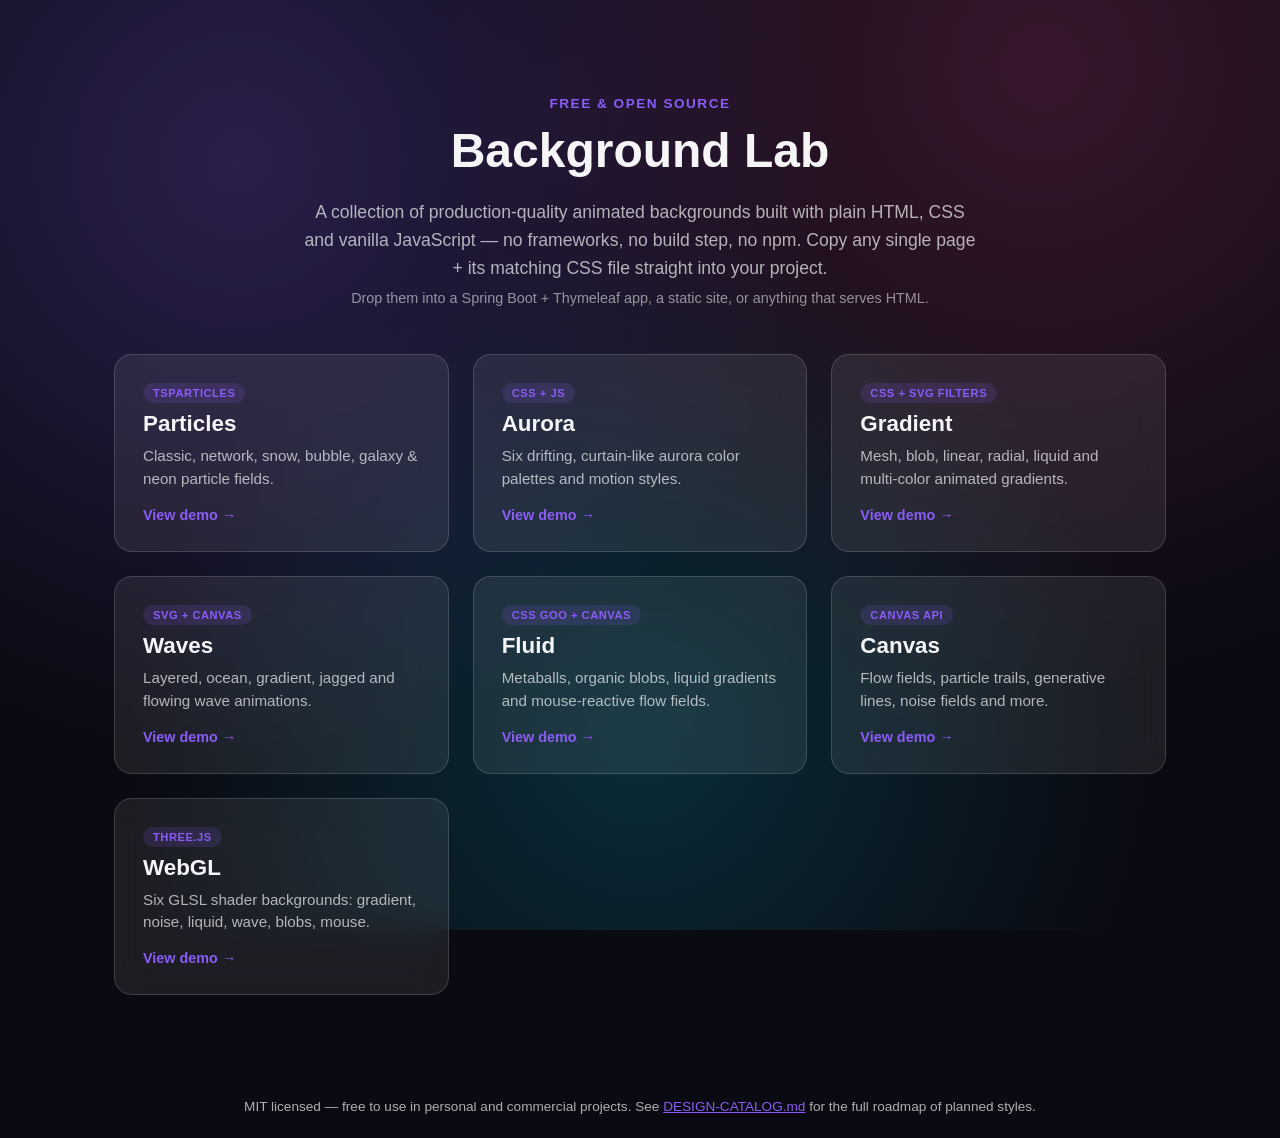
==== index.html @ 944f96b3 "feat: initial Background Lab showcase (7 pages, 42 styles)" ====
<!DOCTYPE html>
<html lang="en">

<head>
  <meta charset="UTF-8" />
  <meta name="viewport" content="width=device-width, initial-scale=1.0" />
  <title>Background Lab — Animated Background Showcase</title>
  <meta name="description" content="A vanilla HTML/CSS/JS showcase of animated background techniques: particles, aurora, gradients, waves, fluid, canvas and WebGL." />
  <link rel="stylesheet" href="index.css" />
</head>

<body>

  <div id="background"></div>
  <div id="cursorSpotlight"></div>

  <header class="hero">
    <p class="eyebrow">Free &amp; Open Source</p>
    <h1>Background Lab</h1>
    <p class="lead">
      A collection of production-quality animated backgrounds built with plain HTML, CSS and vanilla JavaScript —
      no frameworks, no build step, no npm. Copy any single page + its matching CSS file straight into your project.
    </p>
    <p class="lead-small">Drop them into a Spring Boot + Thymeleaf app, a static site, or anything that serves HTML.</p>
  </header>

  <main class="grid">

    <a class="tile" href="01-particles.html">
      <span class="tile-badge">tsParticles</span>
      <h2>Particles</h2>
      <p>Classic, network, snow, bubble, galaxy &amp; neon particle fields.</p>
      <span class="tile-cta">View demo →</span>
    </a>

    <a class="tile" href="02-aurora.html">
      <span class="tile-badge">CSS + JS</span>
      <h2>Aurora</h2>
      <p>Six drifting, curtain-like aurora color palettes and motion styles.</p>
      <span class="tile-cta">View demo →</span>
    </a>

    <a class="tile" href="03-gradient.html">
      <span class="tile-badge">CSS + SVG filters</span>
      <h2>Gradient</h2>
      <p>Mesh, blob, linear, radial, liquid and multi-color animated gradients.</p>
      <span class="tile-cta">View demo →</span>
    </a>

    <a class="tile" href="04-waves.html">
      <span class="tile-badge">SVG + Canvas</span>
      <h2>Waves</h2>
      <p>Layered, ocean, gradient, jagged and flowing wave animations.</p>
      <span class="tile-cta">View demo →</span>
    </a>

    <a class="tile" href="05-fluid.html">
      <span class="tile-badge">CSS Goo + Canvas</span>
      <h2>Fluid</h2>
      <p>Metaballs, organic blobs, liquid gradients and mouse-reactive flow fields.</p>
      <span class="tile-cta">View demo →</span>
    </a>

    <a class="tile" href="06-canvas.html">
      <span class="tile-badge">Canvas API</span>
      <h2>Canvas</h2>
      <p>Flow fields, particle trails, generative lines, noise fields and more.</p>
      <span class="tile-cta">View demo →</span>
    </a>

    <a class="tile" href="07-webgl.html">
      <span class="tile-badge">Three.js</span>
      <h2>WebGL</h2>
      <p>Six GLSL shader backgrounds: gradient, noise, liquid, wave, blobs, mouse.</p>
      <span class="tile-cta">View demo →</span>
    </a>

  </main>

  <footer class="footer">
    <p>MIT licensed — free to use in personal and commercial projects. See <a href="DESIGN-CATALOG.md">DESIGN-CATALOG.md</a> for the full roadmap of planned styles.</p>
  </footer>

  <script>
    const reducedMotion = window.matchMedia('(prefers-reduced-motion: reduce)').matches;
    const spotlightEl = document.getElementById('cursorSpotlight');
    window.addEventListener('mousemove', (e) => {
      spotlightEl.style.setProperty('--spot-x', `${e.clientX}px`);
      spotlightEl.style.setProperty('--spot-y', `${e.clientY}px`);
      spotlightEl.classList.add('visible');
    });
    window.addEventListener('mouseleave', () => spotlightEl.classList.remove('visible'));

    const bgEl = document.getElementById('background');
    let mouseX = window.innerWidth / 2, mouseY = window.innerHeight / 2;
    let parX = 0, parY = 0, parallaxRAF = null;
    window.addEventListener('mousemove', (e) => { mouseX = e.clientX; mouseY = e.clientY; });
    function parallaxLoop() {
      const tx = (mouseX / window.innerWidth - 0.5) * -20;
      const ty = (mouseY / window.innerHeight - 0.5) * -20;
      parX += (tx - parX) * 0.06;
      parY += (ty - parY) * 0.06;
      bgEl.style.transform = `translate(${parX.toFixed(2)}px, ${parY.toFixed(2)}px)`;
      parallaxRAF = requestAnimationFrame(parallaxLoop);
    }
    if (!reducedMotion) parallaxRAF = requestAnimationFrame(parallaxLoop);
  </script>
</body>

</html>
---- index.css ----
:root {
  --bg-dark: #0a0a12;
  --glass-bg: rgba(255, 255, 255, 0.08);
  --glass-border: rgba(255, 255, 255, 0.15);
  --text-primary: #f5f5f7;
  --text-secondary: rgba(245, 245, 247, 0.7);
  --accent: #8b5cf6;
}

* {
  margin: 0;
  padding: 0;
  box-sizing: border-box;
}

html,
body {
  min-height: 100%;
  font-family: 'Segoe UI', -apple-system, BlinkMacSystemFont, Roboto, Helvetica, Arial, sans-serif;
  background: var(--bg-dark);
  color: var(--text-primary);
}

#background {
  position: fixed;
  inset: -30px;
  z-index: 0;
  overflow: hidden;
  background:
    radial-gradient(circle at 20% 20%, rgba(139, 92, 246, 0.25), transparent 45%),
    radial-gradient(circle at 80% 10%, rgba(236, 72, 153, 0.2), transparent 45%),
    radial-gradient(circle at 50% 80%, rgba(6, 182, 212, 0.2), transparent 50%),
    var(--bg-dark);
}

#cursorSpotlight {
  position: fixed;
  inset: -30px;
  z-index: 1;
  pointer-events: none;
  background: radial-gradient(circle 320px at var(--spot-x, 50%) var(--spot-y, 50%), rgba(255, 255, 255, 0.12), transparent 70%);
  mix-blend-mode: screen;
  opacity: 0;
  transition: opacity 0.4s ease;
}

#cursorSpotlight.visible {
  opacity: 1;
}

.hero {
  position: relative;
  z-index: 10;
  text-align: center;
  padding: 96px 24px 48px;
  max-width: 720px;
  margin: 0 auto;
}

.eyebrow {
  color: var(--accent);
  font-size: 0.85rem;
  font-weight: 700;
  letter-spacing: 1.5px;
  text-transform: uppercase;
  margin-bottom: 12px;
}

.hero h1 {
  font-size: 3rem;
  font-weight: 800;
  margin-bottom: 20px;
}

.lead {
  color: var(--text-secondary);
  font-size: 1.1rem;
  line-height: 1.6;
  margin-bottom: 8px;
}

.lead-small {
  color: var(--text-secondary);
  font-size: 0.9rem;
  opacity: 0.8;
}

.grid {
  position: relative;
  z-index: 10;
  display: grid;
  grid-template-columns: repeat(auto-fit, minmax(260px, 1fr));
  gap: 24px;
  max-width: 1100px;
  margin: 0 auto;
  padding: 0 24px 80px;
}

.tile {
  display: flex;
  flex-direction: column;
  align-items: flex-start;
  gap: 8px;
  background: var(--glass-bg);
  border: 1px solid var(--glass-border);
  backdrop-filter: blur(16px);
  -webkit-backdrop-filter: blur(16px);
  border-radius: 18px;
  padding: 28px;
  text-decoration: none;
  color: var(--text-primary);
  transition: transform 0.25s ease, border-color 0.25s ease, background 0.25s ease;
}

.tile:hover {
  transform: translateY(-6px);
  border-color: rgba(139, 92, 246, 0.5);
  background: rgba(255, 255, 255, 0.1);
}

.tile-badge {
  font-size: 0.7rem;
  font-weight: 700;
  letter-spacing: 0.5px;
  text-transform: uppercase;
  color: var(--accent);
  background: rgba(139, 92, 246, 0.15);
  padding: 4px 10px;
  border-radius: 999px;
}

.tile h2 {
  font-size: 1.4rem;
  font-weight: 700;
}

.tile p {
  color: var(--text-secondary);
  font-size: 0.95rem;
  line-height: 1.5;
}

.tile-cta {
  margin-top: 8px;
  font-size: 0.9rem;
  font-weight: 600;
  color: var(--accent);
}

.footer {
  position: relative;
  z-index: 10;
  text-align: center;
  padding: 24px;
  color: var(--text-secondary);
  font-size: 0.85rem;
}

.footer a {
  color: var(--accent);
}

@media (prefers-reduced-motion: reduce) {
  * {
    animation-duration: 0.001ms !important;
    animation-iteration-count: 1 !important;
    transition-duration: 0.001ms !important;
  }
}
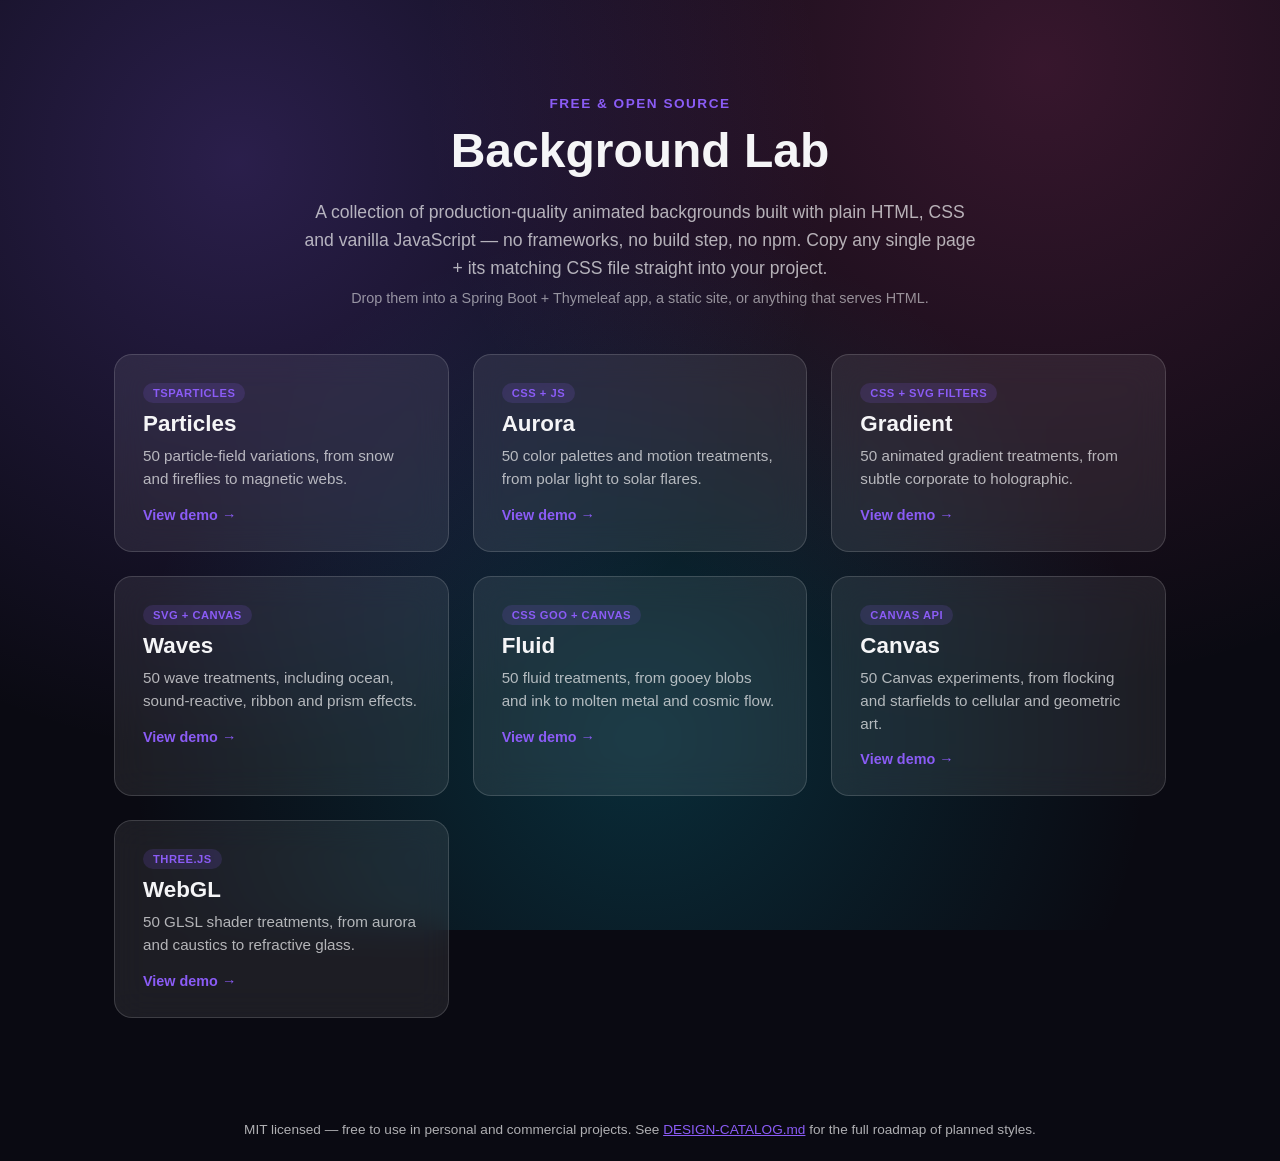
==== commit 519a964a: "feat(webgl): complete 50 shader variations and catalog" ====
--- a/index.html
+++ b/index.html
@@ -2,109 +2,113 @@
 <html lang="en">
 
 <head>
-  <meta charset="UTF-8" />
-  <meta name="viewport" content="width=device-width, initial-scale=1.0" />
-  <title>Background Lab — Animated Background Showcase</title>
-  <meta name="description" content="A vanilla HTML/CSS/JS showcase of animated background techniques: particles, aurora, gradients, waves, fluid, canvas and WebGL." />
-  <link rel="stylesheet" href="index.css" />
+    <meta charset="UTF-8" />
+    <meta name="viewport" content="width=device-width, initial-scale=1.0" />
+    <title>Background Lab — Animated Background Showcase</title>
+    <meta name="description"
+        content="A vanilla HTML/CSS/JS showcase of animated background techniques: particles, aurora, gradients, waves, fluid, canvas and WebGL." />
+    <link rel="stylesheet" href="index.css" />
 </head>
 
 <body>
 
-  <div id="background"></div>
-  <div id="cursorSpotlight"></div>
+    <div id="background"></div>
+    <div id="cursorSpotlight"></div>
 
-  <header class="hero">
-    <p class="eyebrow">Free &amp; Open Source</p>
-    <h1>Background Lab</h1>
-    <p class="lead">
-      A collection of production-quality animated backgrounds built with plain HTML, CSS and vanilla JavaScript —
-      no frameworks, no build step, no npm. Copy any single page + its matching CSS file straight into your project.
-    </p>
-    <p class="lead-small">Drop them into a Spring Boot + Thymeleaf app, a static site, or anything that serves HTML.</p>
-  </header>
+    <header class="hero">
+        <p class="eyebrow">Free &amp; Open Source</p>
+        <h1>Background Lab</h1>
+        <p class="lead">
+            A collection of production-quality animated backgrounds built with plain HTML, CSS and vanilla JavaScript —
+            no frameworks, no build step, no npm. Copy any single page + its matching CSS file straight into your
+            project.
+        </p>
+        <p class="lead-small">Drop them into a Spring Boot + Thymeleaf app, a static site, or anything that serves HTML.
+        </p>
+    </header>
 
-  <main class="grid">
+    <main class="grid">
 
-    <a class="tile" href="01-particles.html">
-      <span class="tile-badge">tsParticles</span>
-      <h2>Particles</h2>
-      <p>Classic, network, snow, bubble, galaxy &amp; neon particle fields.</p>
-      <span class="tile-cta">View demo →</span>
-    </a>
+        <a class="tile" href="01-particles.html">
+            <span class="tile-badge">tsParticles</span>
+            <h2>Particles</h2>
+            <p>50 particle-field variations, from snow and fireflies to magnetic webs.</p>
+            <span class="tile-cta">View demo →</span>
+        </a>
 
-    <a class="tile" href="02-aurora.html">
-      <span class="tile-badge">CSS + JS</span>
-      <h2>Aurora</h2>
-      <p>Six drifting, curtain-like aurora color palettes and motion styles.</p>
-      <span class="tile-cta">View demo →</span>
-    </a>
+        <a class="tile" href="02-aurora.html">
+            <span class="tile-badge">CSS + JS</span>
+            <h2>Aurora</h2>
+            <p>50 color palettes and motion treatments, from polar light to solar flares.</p>
+            <span class="tile-cta">View demo →</span>
+        </a>
 
-    <a class="tile" href="03-gradient.html">
-      <span class="tile-badge">CSS + SVG filters</span>
-      <h2>Gradient</h2>
-      <p>Mesh, blob, linear, radial, liquid and multi-color animated gradients.</p>
-      <span class="tile-cta">View demo →</span>
-    </a>
+        <a class="tile" href="03-gradient.html">
+            <span class="tile-badge">CSS + SVG filters</span>
+            <h2>Gradient</h2>
+            <p>50 animated gradient treatments, from subtle corporate to holographic.</p>
+            <span class="tile-cta">View demo →</span>
+        </a>
 
-    <a class="tile" href="04-waves.html">
-      <span class="tile-badge">SVG + Canvas</span>
-      <h2>Waves</h2>
-      <p>Layered, ocean, gradient, jagged and flowing wave animations.</p>
-      <span class="tile-cta">View demo →</span>
-    </a>
+        <a class="tile" href="04-waves.html">
+            <span class="tile-badge">SVG + Canvas</span>
+            <h2>Waves</h2>
+            <p>50 wave treatments, including ocean, sound-reactive, ribbon and prism effects.</p>
+            <span class="tile-cta">View demo →</span>
+        </a>
 
-    <a class="tile" href="05-fluid.html">
-      <span class="tile-badge">CSS Goo + Canvas</span>
-      <h2>Fluid</h2>
-      <p>Metaballs, organic blobs, liquid gradients and mouse-reactive flow fields.</p>
-      <span class="tile-cta">View demo →</span>
-    </a>
+        <a class="tile" href="05-fluid.html">
+            <span class="tile-badge">CSS Goo + Canvas</span>
+            <h2>Fluid</h2>
+            <p>50 fluid treatments, from gooey blobs and ink to molten metal and cosmic flow.</p>
+            <span class="tile-cta">View demo →</span>
+        </a>
 
-    <a class="tile" href="06-canvas.html">
-      <span class="tile-badge">Canvas API</span>
-      <h2>Canvas</h2>
-      <p>Flow fields, particle trails, generative lines, noise fields and more.</p>
-      <span class="tile-cta">View demo →</span>
-    </a>
+        <a class="tile" href="06-canvas.html">
+            <span class="tile-badge">Canvas API</span>
+            <h2>Canvas</h2>
+            <p>50 Canvas experiments, from flocking and starfields to cellular and geometric art.</p>
+            <span class="tile-cta">View demo →</span>
+        </a>
 
-    <a class="tile" href="07-webgl.html">
-      <span class="tile-badge">Three.js</span>
-      <h2>WebGL</h2>
-      <p>Six GLSL shader backgrounds: gradient, noise, liquid, wave, blobs, mouse.</p>
-      <span class="tile-cta">View demo →</span>
-    </a>
+        <a class="tile" href="07-webgl.html">
+            <span class="tile-badge">Three.js</span>
+            <h2>WebGL</h2>
+            <p>50 GLSL shader treatments, from aurora and caustics to refractive glass.</p>
+            <span class="tile-cta">View demo →</span>
+        </a>
 
-  </main>
+    </main>
 
-  <footer class="footer">
-    <p>MIT licensed — free to use in personal and commercial projects. See <a href="DESIGN-CATALOG.md">DESIGN-CATALOG.md</a> for the full roadmap of planned styles.</p>
-  </footer>
+    <footer class="footer">
+        <p>MIT licensed — free to use in personal and commercial projects. See <a
+                href="DESIGN-CATALOG.md">DESIGN-CATALOG.md</a> for the full roadmap of planned styles.</p>
+    </footer>
 
-  <script>
-    const reducedMotion = window.matchMedia('(prefers-reduced-motion: reduce)').matches;
-    const spotlightEl = document.getElementById('cursorSpotlight');
-    window.addEventListener('mousemove', (e) => {
-      spotlightEl.style.setProperty('--spot-x', `${e.clientX}px`);
-      spotlightEl.style.setProperty('--spot-y', `${e.clientY}px`);
-      spotlightEl.classList.add('visible');
-    });
-    window.addEventListener('mouseleave', () => spotlightEl.classList.remove('visible'));
+    <script>
+        const reducedMotion = window.matchMedia('(prefers-reduced-motion: reduce)').matches;
+        const spotlightEl = document.getElementById('cursorSpotlight');
+        window.addEventListener('mousemove', (e) => {
+            spotlightEl.style.setProperty('--spot-x', `${e.clientX}px`);
+            spotlightEl.style.setProperty('--spot-y', `${e.clientY}px`);
+            spotlightEl.classList.add('visible');
+        });
+        window.addEventListener('mouseleave', () => spotlightEl.classList.remove('visible'));
 
-    const bgEl = document.getElementById('background');
-    let mouseX = window.innerWidth / 2, mouseY = window.innerHeight / 2;
-    let parX = 0, parY = 0, parallaxRAF = null;
-    window.addEventListener('mousemove', (e) => { mouseX = e.clientX; mouseY = e.clientY; });
-    function parallaxLoop() {
-      const tx = (mouseX / window.innerWidth - 0.5) * -20;
-      const ty = (mouseY / window.innerHeight - 0.5) * -20;
-      parX += (tx - parX) * 0.06;
-      parY += (ty - parY) * 0.06;
-      bgEl.style.transform = `translate(${parX.toFixed(2)}px, ${parY.toFixed(2)}px)`;
-      parallaxRAF = requestAnimationFrame(parallaxLoop);
-    }
-    if (!reducedMotion) parallaxRAF = requestAnimationFrame(parallaxLoop);
-  </script>
+        const bgEl = document.getElementById('background');
+        let mouseX = window.innerWidth / 2, mouseY = window.innerHeight / 2;
+        let parX = 0, parY = 0, parallaxRAF = null;
+        window.addEventListener('mousemove', (e) => { mouseX = e.clientX; mouseY = e.clientY; });
+        function parallaxLoop () {
+            const tx = (mouseX / window.innerWidth - 0.5) * -20;
+            const ty = (mouseY / window.innerHeight - 0.5) * -20;
+            parX += (tx - parX) * 0.06;
+            parY += (ty - parY) * 0.06;
+            bgEl.style.transform = `translate(${parX.toFixed(2)}px, ${parY.toFixed(2)}px)`;
+            parallaxRAF = requestAnimationFrame(parallaxLoop);
+        }
+        if (!reducedMotion) parallaxRAF = requestAnimationFrame(parallaxLoop);
+    </script>
 </body>
 
-</html>
+</html>
--- a/index.css
+++ b/index.css
@@ -1,169 +1,169 @@
 :root {
-  --bg-dark: #0a0a12;
-  --glass-bg: rgba(255, 255, 255, 0.08);
-  --glass-border: rgba(255, 255, 255, 0.15);
-  --text-primary: #f5f5f7;
-  --text-secondary: rgba(245, 245, 247, 0.7);
-  --accent: #8b5cf6;
+    --bg-dark: #0a0a12;
+    --glass-bg: rgba(255, 255, 255, 0.08);
+    --glass-border: rgba(255, 255, 255, 0.15);
+    --text-primary: #f5f5f7;
+    --text-secondary: rgba(245, 245, 247, 0.7);
+    --accent: #8b5cf6;
 }
 
 * {
-  margin: 0;
-  padding: 0;
-  box-sizing: border-box;
+    margin: 0;
+    padding: 0;
+    box-sizing: border-box;
 }
 
 html,
 body {
-  min-height: 100%;
-  font-family: 'Segoe UI', -apple-system, BlinkMacSystemFont, Roboto, Helvetica, Arial, sans-serif;
-  background: var(--bg-dark);
-  color: var(--text-primary);
+    min-height: 100%;
+    font-family: 'Segoe UI', -apple-system, BlinkMacSystemFont, Roboto, Helvetica, Arial, sans-serif;
+    background: var(--bg-dark);
+    color: var(--text-primary);
 }
 
 #background {
-  position: fixed;
-  inset: -30px;
-  z-index: 0;
-  overflow: hidden;
-  background:
-    radial-gradient(circle at 20% 20%, rgba(139, 92, 246, 0.25), transparent 45%),
-    radial-gradient(circle at 80% 10%, rgba(236, 72, 153, 0.2), transparent 45%),
-    radial-gradient(circle at 50% 80%, rgba(6, 182, 212, 0.2), transparent 50%),
-    var(--bg-dark);
+    position: fixed;
+    inset: -30px;
+    z-index: 0;
+    overflow: hidden;
+    background:
+        radial-gradient(circle at 20% 20%, rgba(139, 92, 246, 0.25), transparent 45%),
+        radial-gradient(circle at 80% 10%, rgba(236, 72, 153, 0.2), transparent 45%),
+        radial-gradient(circle at 50% 80%, rgba(6, 182, 212, 0.2), transparent 50%),
+        var(--bg-dark);
 }
 
 #cursorSpotlight {
-  position: fixed;
-  inset: -30px;
-  z-index: 1;
-  pointer-events: none;
-  background: radial-gradient(circle 320px at var(--spot-x, 50%) var(--spot-y, 50%), rgba(255, 255, 255, 0.12), transparent 70%);
-  mix-blend-mode: screen;
-  opacity: 0;
-  transition: opacity 0.4s ease;
+    position: fixed;
+    inset: -30px;
+    z-index: 1;
+    pointer-events: none;
+    background: radial-gradient(circle 320px at var(--spot-x, 50%) var(--spot-y, 50%), rgba(255, 255, 255, 0.12), transparent 70%);
+    mix-blend-mode: screen;
+    opacity: 0;
+    transition: opacity 0.4s ease;
 }
 
 #cursorSpotlight.visible {
-  opacity: 1;
+    opacity: 1;
 }
 
 .hero {
-  position: relative;
-  z-index: 10;
-  text-align: center;
-  padding: 96px 24px 48px;
-  max-width: 720px;
-  margin: 0 auto;
+    position: relative;
+    z-index: 10;
+    text-align: center;
+    padding: 96px 24px 48px;
+    max-width: 720px;
+    margin: 0 auto;
 }
 
 .eyebrow {
-  color: var(--accent);
-  font-size: 0.85rem;
-  font-weight: 700;
-  letter-spacing: 1.5px;
-  text-transform: uppercase;
-  margin-bottom: 12px;
+    color: var(--accent);
+    font-size: 0.85rem;
+    font-weight: 700;
+    letter-spacing: 1.5px;
+    text-transform: uppercase;
+    margin-bottom: 12px;
 }
 
 .hero h1 {
-  font-size: 3rem;
-  font-weight: 800;
-  margin-bottom: 20px;
+    font-size: 3rem;
+    font-weight: 800;
+    margin-bottom: 20px;
 }
 
 .lead {
-  color: var(--text-secondary);
-  font-size: 1.1rem;
-  line-height: 1.6;
-  margin-bottom: 8px;
+    color: var(--text-secondary);
+    font-size: 1.1rem;
+    line-height: 1.6;
+    margin-bottom: 8px;
 }
 
 .lead-small {
-  color: var(--text-secondary);
-  font-size: 0.9rem;
-  opacity: 0.8;
+    color: var(--text-secondary);
+    font-size: 0.9rem;
+    opacity: 0.8;
 }
 
 .grid {
-  position: relative;
-  z-index: 10;
-  display: grid;
-  grid-template-columns: repeat(auto-fit, minmax(260px, 1fr));
-  gap: 24px;
-  max-width: 1100px;
-  margin: 0 auto;
-  padding: 0 24px 80px;
+    position: relative;
+    z-index: 10;
+    display: grid;
+    grid-template-columns: repeat(auto-fit, minmax(260px, 1fr));
+    gap: 24px;
+    max-width: 1100px;
+    margin: 0 auto;
+    padding: 0 24px 80px;
 }
 
 .tile {
-  display: flex;
-  flex-direction: column;
-  align-items: flex-start;
-  gap: 8px;
-  background: var(--glass-bg);
-  border: 1px solid var(--glass-border);
-  backdrop-filter: blur(16px);
-  -webkit-backdrop-filter: blur(16px);
-  border-radius: 18px;
-  padding: 28px;
-  text-decoration: none;
-  color: var(--text-primary);
-  transition: transform 0.25s ease, border-color 0.25s ease, background 0.25s ease;
+    display: flex;
+    flex-direction: column;
+    align-items: flex-start;
+    gap: 8px;
+    background: var(--glass-bg);
+    border: 1px solid var(--glass-border);
+    backdrop-filter: blur(16px);
+    -webkit-backdrop-filter: blur(16px);
+    border-radius: 18px;
+    padding: 28px;
+    text-decoration: none;
+    color: var(--text-primary);
+    transition: transform 0.25s ease, border-color 0.25s ease, background 0.25s ease;
 }
 
 .tile:hover {
-  transform: translateY(-6px);
-  border-color: rgba(139, 92, 246, 0.5);
-  background: rgba(255, 255, 255, 0.1);
+    transform: translateY(-6px);
+    border-color: rgba(139, 92, 246, 0.5);
+    background: rgba(255, 255, 255, 0.1);
 }
 
 .tile-badge {
-  font-size: 0.7rem;
-  font-weight: 700;
-  letter-spacing: 0.5px;
-  text-transform: uppercase;
-  color: var(--accent);
-  background: rgba(139, 92, 246, 0.15);
-  padding: 4px 10px;
-  border-radius: 999px;
+    font-size: 0.7rem;
+    font-weight: 700;
+    letter-spacing: 0.5px;
+    text-transform: uppercase;
+    color: var(--accent);
+    background: rgba(139, 92, 246, 0.15);
+    padding: 4px 10px;
+    border-radius: 999px;
 }
 
 .tile h2 {
-  font-size: 1.4rem;
-  font-weight: 700;
+    font-size: 1.4rem;
+    font-weight: 700;
 }
 
 .tile p {
-  color: var(--text-secondary);
-  font-size: 0.95rem;
-  line-height: 1.5;
+    color: var(--text-secondary);
+    font-size: 0.95rem;
+    line-height: 1.5;
 }
 
 .tile-cta {
-  margin-top: 8px;
-  font-size: 0.9rem;
-  font-weight: 600;
-  color: var(--accent);
+    margin-top: 8px;
+    font-size: 0.9rem;
+    font-weight: 600;
+    color: var(--accent);
 }
 
 .footer {
-  position: relative;
-  z-index: 10;
-  text-align: center;
-  padding: 24px;
-  color: var(--text-secondary);
-  font-size: 0.85rem;
+    position: relative;
+    z-index: 10;
+    text-align: center;
+    padding: 24px;
+    color: var(--text-secondary);
+    font-size: 0.85rem;
 }
 
 .footer a {
-  color: var(--accent);
+    color: var(--accent);
 }
 
 @media (prefers-reduced-motion: reduce) {
-  * {
-    animation-duration: 0.001ms !important;
-    animation-iteration-count: 1 !important;
-    transition-duration: 0.001ms !important;
-  }
-}
+    * {
+        animation-duration: 0.001ms !important;
+        animation-iteration-count: 1 !important;
+        transition-duration: 0.001ms !important;
+    }
+}
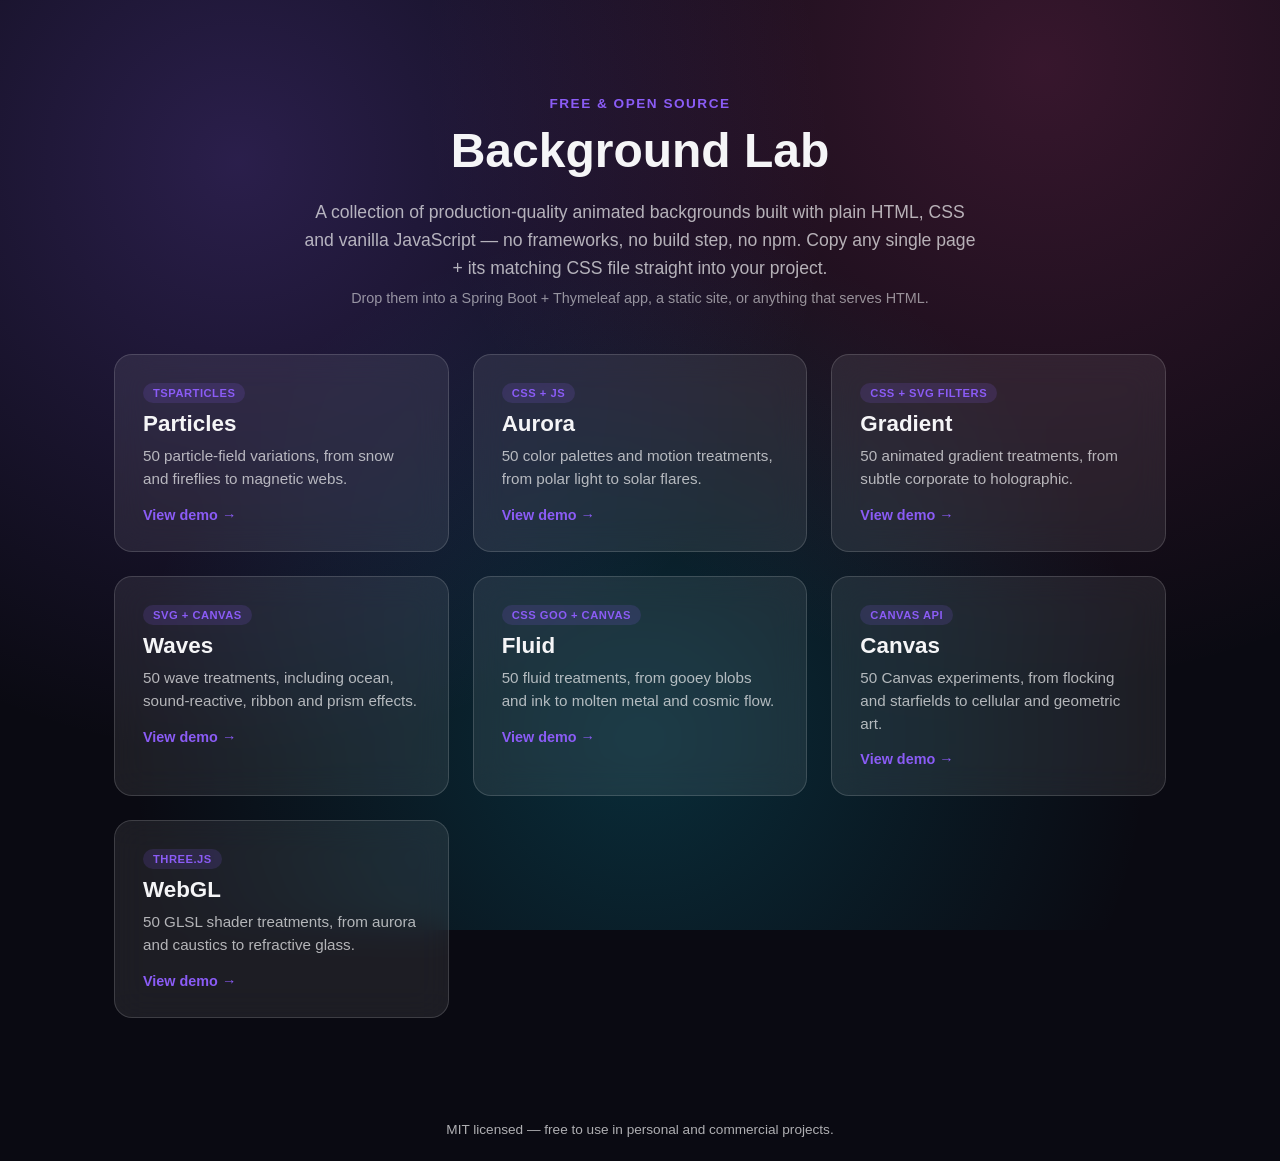
==== commit 017267f1: "chore: remove design catalog and docs" ====
--- a/index.html
+++ b/index.html
@@ -81,8 +81,7 @@
     </main>
 
     <footer class="footer">
-        <p>MIT licensed — free to use in personal and commercial projects. See <a
-                href="DESIGN-CATALOG.md">DESIGN-CATALOG.md</a> for the full roadmap of planned styles.</p>
+        <p>MIT licensed — free to use in personal and commercial projects.</p>
     </footer>
 
     <script>
